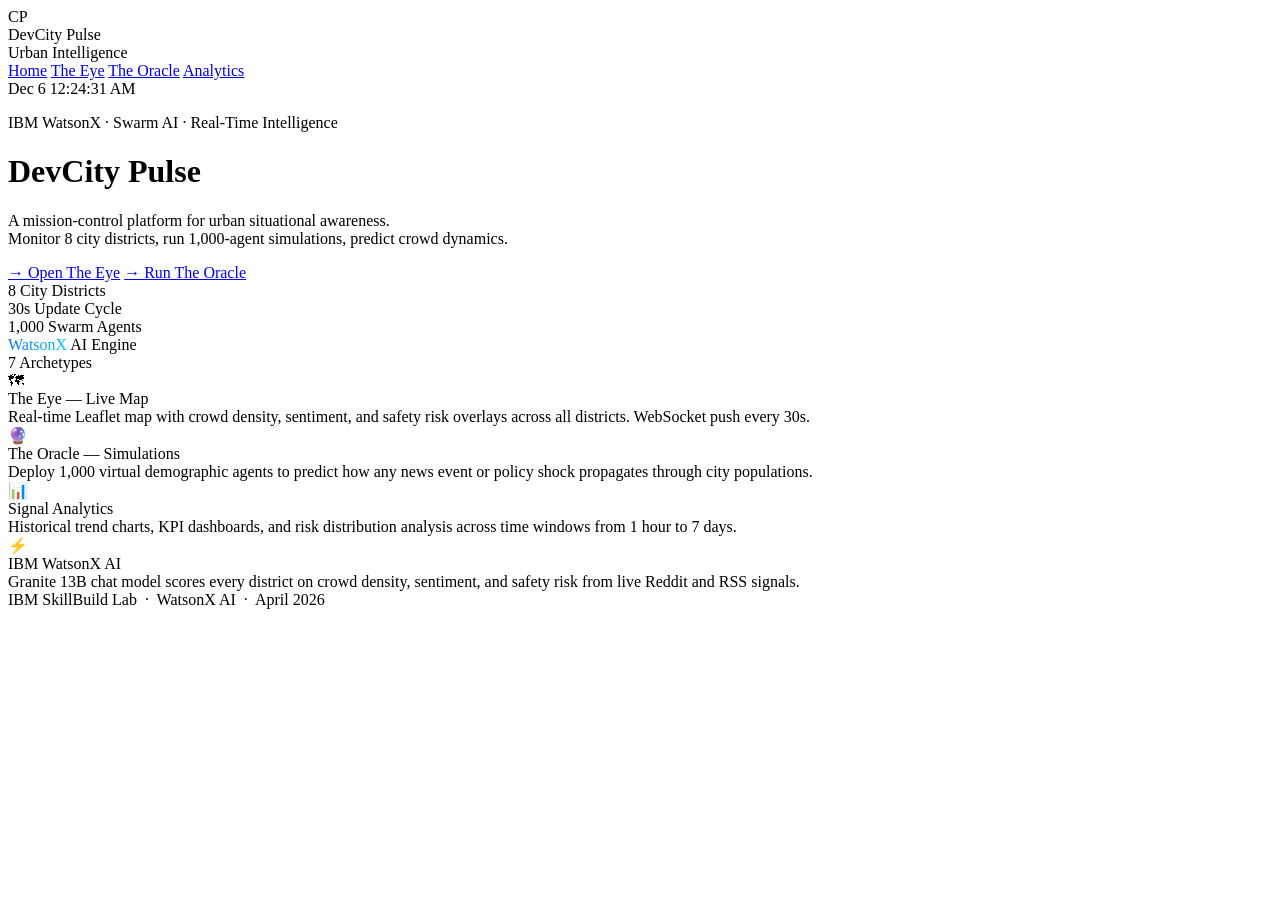
==== frontend/index.html @ 6ebf6525 "Initial City Pulse platform build. Implement WatsonX-powered backend services, real-time dashboard a" ====
<!DOCTYPE html>
<html lang="en">
<head>
  <meta charset="UTF-8" />
  <meta name="viewport" content="width=device-width, initial-scale=1.0" />
  <title>DevCity Pulse — Urban Intelligence Platform</title>
  <link rel="preconnect" href="https://fonts.googleapis.com" />
  <link href="https://fonts.googleapis.com/css2?family=IBM+Plex+Mono:wght@300;400;500;600&family=IBM+Plex+Sans:wght@300;400;600;700&display=swap" rel="stylesheet" />
  <link rel="stylesheet" href="/css/main.css" />
</head>
<body class="page-home">

  <!-- Top bar -->
  <header class="dc-topbar">
    <div class="dc-brand">
      <div class="dc-brand__icon">CP</div>
      <div>
        <div class="dc-brand__text">DevCity Pulse</div>
        <div class="dc-brand__sub">Urban Intelligence</div>
      </div>
    </div>
    <nav class="dc-nav">
      <a href="/" class="active">Home</a>
      <a href="/dashboard">The Eye</a>
      <a href="/simulator">The Oracle</a>
      <a href="/analytics">Analytics</a>
    </nav>
    <div class="dc-topbar-spacer"></div>
    <div class="dc-clock">
      <span class="dc-clock__date" id="topbar-date"></span>
      <span id="topbar-clock"></span>
    </div>
  </header>

  <!-- Hero -->
  <main class="dc-hero">

    <p class="dc-hero__eyebrow">IBM WatsonX · Swarm AI · Real-Time Intelligence</p>

    <h1>DevCity <span>Pulse</span></h1>

    <p class="tagline">
      A mission-control platform for urban situational awareness.<br/>
      Monitor 8 city districts, run 1,000-agent simulations, predict crowd dynamics.
    </p>

    <div class="dc-hero-actions">
      <a href="/dashboard" class="btn btn--primary btn--lg">→ Open The Eye</a>
      <a href="/simulator" class="btn btn--ghost btn--lg">→ Run The Oracle</a>
    </div>

    <!-- Stats -->
    <div class="dc-hero-stats">
      <div class="hero-stat">
        <span class="hero-stat__num">8</span>
        <span class="hero-stat__label">City Districts</span>
      </div>
      <div class="hero-stat">
        <span class="hero-stat__num">30s</span>
        <span class="hero-stat__label">Update Cycle</span>
      </div>
      <div class="hero-stat">
        <span class="hero-stat__num">1,000</span>
        <span class="hero-stat__label">Swarm Agents</span>
      </div>
      <div class="hero-stat">
        <span class="hero-stat__num" style="background:linear-gradient(135deg,#0F62FE,#00D4FF);-webkit-background-clip:text;-webkit-text-fill-color:transparent;background-clip:text">WatsonX</span>
        <span class="hero-stat__label">AI Engine</span>
      </div>
      <div class="hero-stat">
        <span class="hero-stat__num">7</span>
        <span class="hero-stat__label">Archetypes</span>
      </div>
    </div>

    <!-- Feature cards -->
    <div class="dc-hero-features">
      <div class="feature-card">
        <span class="feature-card__icon">🗺</span>
        <div class="feature-card__title">The Eye — Live Map</div>
        <div class="feature-card__desc">Real-time Leaflet map with crowd density, sentiment, and safety risk overlays across all districts. WebSocket push every 30s.</div>
      </div>
      <div class="feature-card">
        <span class="feature-card__icon">🔮</span>
        <div class="feature-card__title">The Oracle — Simulations</div>
        <div class="feature-card__desc">Deploy 1,000 virtual demographic agents to predict how any news event or policy shock propagates through city populations.</div>
      </div>
      <div class="feature-card">
        <span class="feature-card__icon">📊</span>
        <div class="feature-card__title">Signal Analytics</div>
        <div class="feature-card__desc">Historical trend charts, KPI dashboards, and risk distribution analysis across time windows from 1 hour to 7 days.</div>
      </div>
      <div class="feature-card">
        <span class="feature-card__icon">⚡</span>
        <div class="feature-card__title">IBM WatsonX AI</div>
        <div class="feature-card__desc">Granite 13B chat model scores every district on crowd density, sentiment, and safety risk from live Reddit and RSS signals.</div>
      </div>
    </div>

    <footer class="dc-hero-footer">
      IBM SkillBuild Lab &nbsp;·&nbsp; WatsonX AI &nbsp;·&nbsp; April 2026
    </footer>

  </main>

  <script>
    const cl = document.getElementById('topbar-clock');
    const dt = document.getElementById('topbar-date');
    function tick() {
      const now = new Date();
      if (cl) cl.textContent = now.toLocaleTimeString([], { hour: '2-digit', minute: '2-digit', second: '2-digit' });
      if (dt) dt.textContent = now.toLocaleDateString([], { month: 'short', day: 'numeric' });
    }
    tick(); setInterval(tick, 1000);
  </script>
</body>
</html>
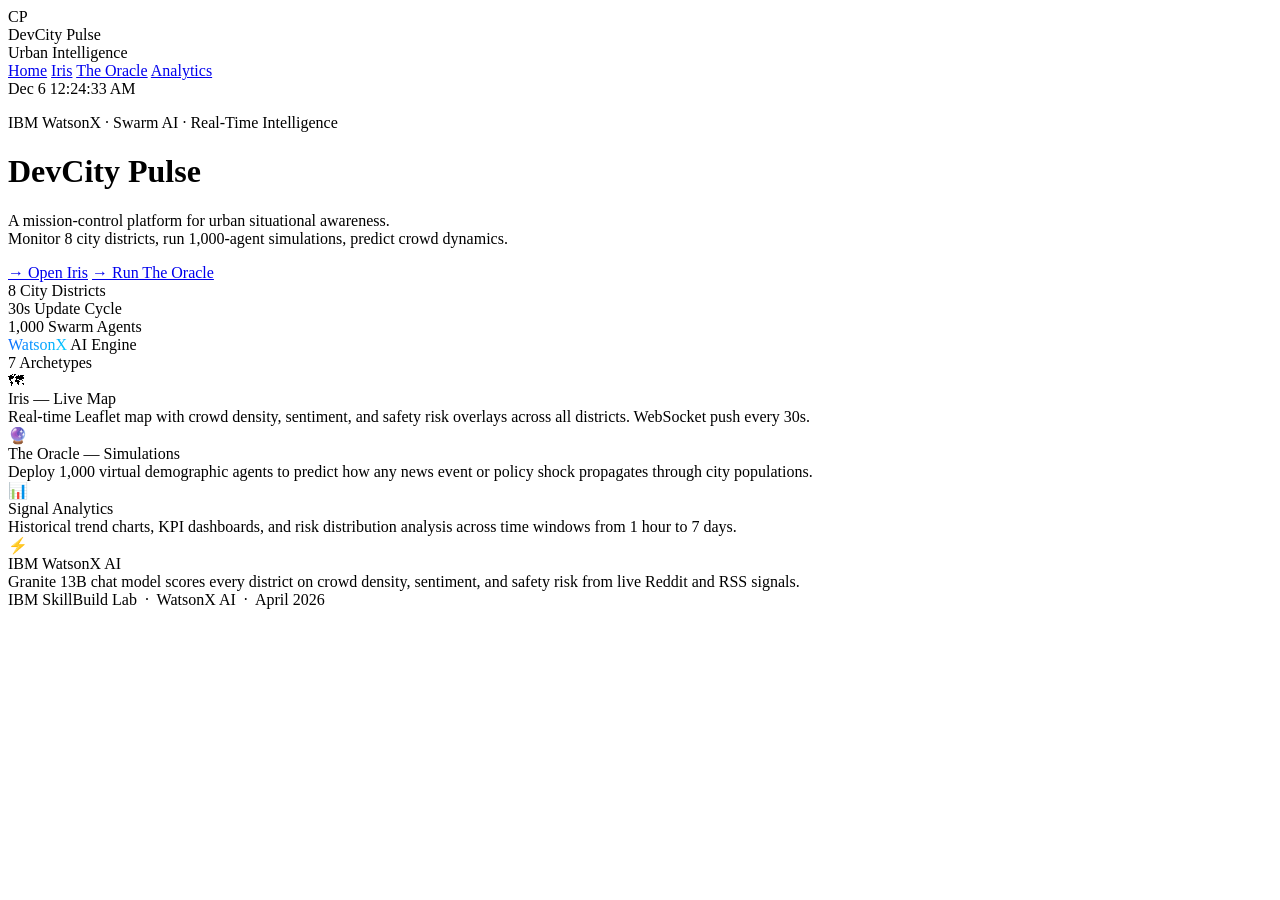
==== commit f5bd7dd9: "feat: global on-demand intel, finance + news feeds, severity map circles - Replace 8 hardcoded Chica" ====
--- a/frontend/index.html
+++ b/frontend/index.html
@@ -21,7 +21,7 @@
     </div>
     <nav class="dc-nav">
       <a href="/" class="active">Home</a>
-      <a href="/dashboard">The Eye</a>
+      <a href="/dashboard">Iris</a>
       <a href="/simulator">The Oracle</a>
       <a href="/analytics">Analytics</a>
     </nav>
@@ -45,7 +45,7 @@
     </p>
 
     <div class="dc-hero-actions">
-      <a href="/dashboard" class="btn btn--primary btn--lg">→ Open The Eye</a>
+      <a href="/dashboard" class="btn btn--primary btn--lg">→ Open Iris</a>
       <a href="/simulator" class="btn btn--ghost btn--lg">→ Run The Oracle</a>
     </div>
 
@@ -77,7 +77,7 @@
     <div class="dc-hero-features">
       <div class="feature-card">
         <span class="feature-card__icon">🗺</span>
-        <div class="feature-card__title">The Eye — Live Map</div>
+        <div class="feature-card__title">Iris — Live Map</div>
         <div class="feature-card__desc">Real-time Leaflet map with crowd density, sentiment, and safety risk overlays across all districts. WebSocket push every 30s.</div>
       </div>
       <div class="feature-card">
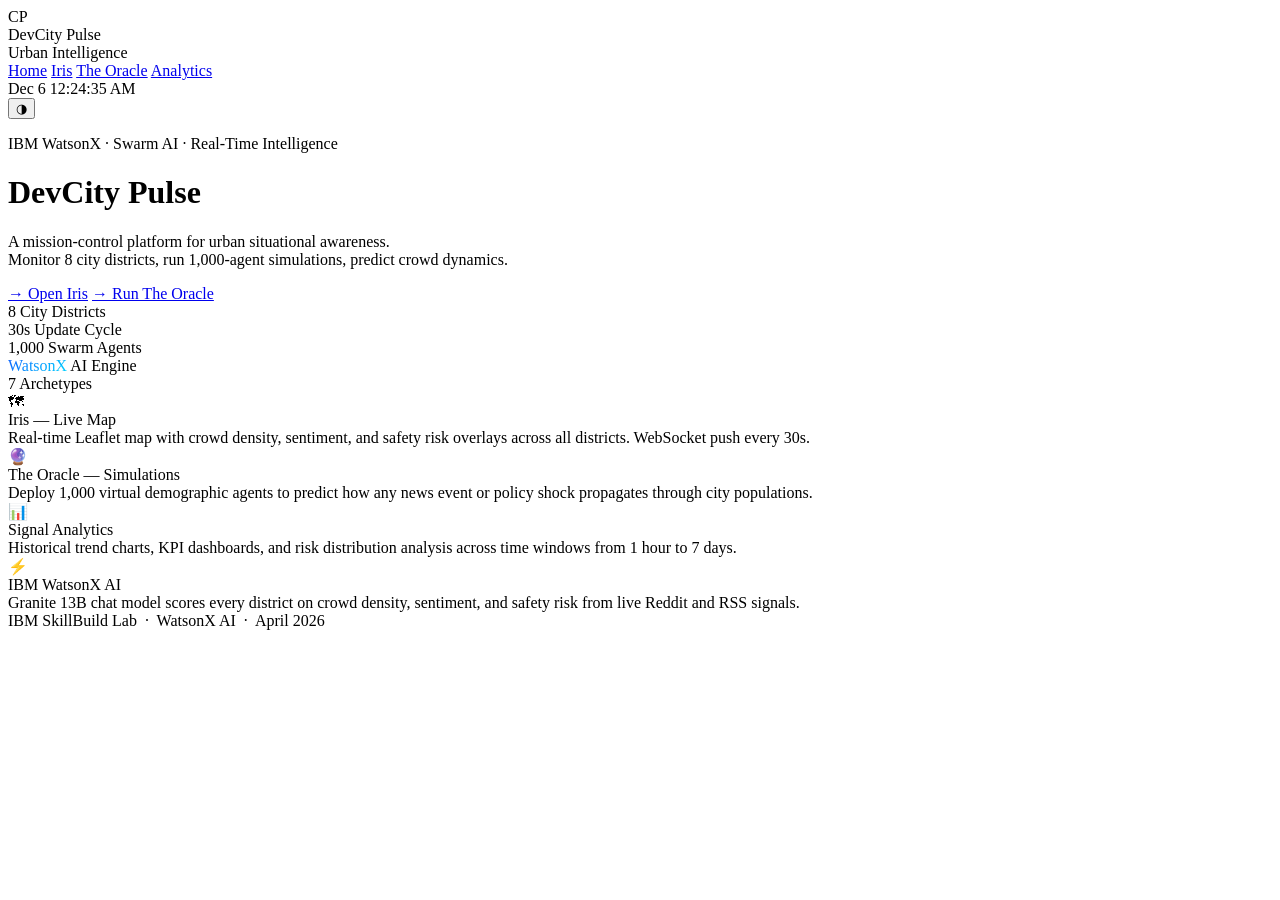
==== commit 9ebe6ea4: "feat: harden swarm runner with state tracking and stop controls Improve simulation reliability with " ====
--- a/frontend/index.html
+++ b/frontend/index.html
@@ -1,12 +1,19 @@
 <!DOCTYPE html>
-<html lang="en">
+<html lang="en" data-theme="dark">
 <head>
   <meta charset="UTF-8" />
   <meta name="viewport" content="width=device-width, initial-scale=1.0" />
   <title>DevCity Pulse — Urban Intelligence Platform</title>
   <link rel="preconnect" href="https://fonts.googleapis.com" />
-  <link href="https://fonts.googleapis.com/css2?family=IBM+Plex+Mono:wght@300;400;500;600&family=IBM+Plex+Sans:wght@300;400;600;700&display=swap" rel="stylesheet" />
+  <link rel="preconnect" href="https://fonts.gstatic.com" crossorigin />
+  <link href="https://fonts.googleapis.com/css2?family=Inter:wght@300;400;500;600;700&family=JetBrains+Mono:ital,wght@0,300;0,400;0,500;0,600;0,700;1,400&family=IBM+Plex+Mono:wght@300;400;500;600&family=IBM+Plex+Sans:wght@300;400;600;700&display=swap" rel="stylesheet" />
   <link rel="stylesheet" href="/css/main.css" />
+  <script>
+    (function(){
+      var t = localStorage.getItem('cp-theme') || 'dark';
+      document.documentElement.dataset.theme = t;
+    })();
+  </script>
 </head>
 <body class="page-home">
 
@@ -30,6 +37,7 @@
       <span class="dc-clock__date" id="topbar-date"></span>
       <span id="topbar-clock"></span>
     </div>
+    <button class="theme-toggle" id="theme-toggle" title="Toggle light/dark mode">◑</button>
   </header>
 
   <!-- Hero -->
@@ -112,6 +120,13 @@
       if (dt) dt.textContent = now.toLocaleDateString([], { month: 'short', day: 'numeric' });
     }
     tick(); setInterval(tick, 1000);
+
+    document.getElementById('theme-toggle')?.addEventListener('click', function() {
+      const html = document.documentElement;
+      const next = html.dataset.theme === 'dark' ? 'light' : 'dark';
+      html.dataset.theme = next;
+      localStorage.setItem('cp-theme', next);
+    });
   </script>
 </body>
 </html>
